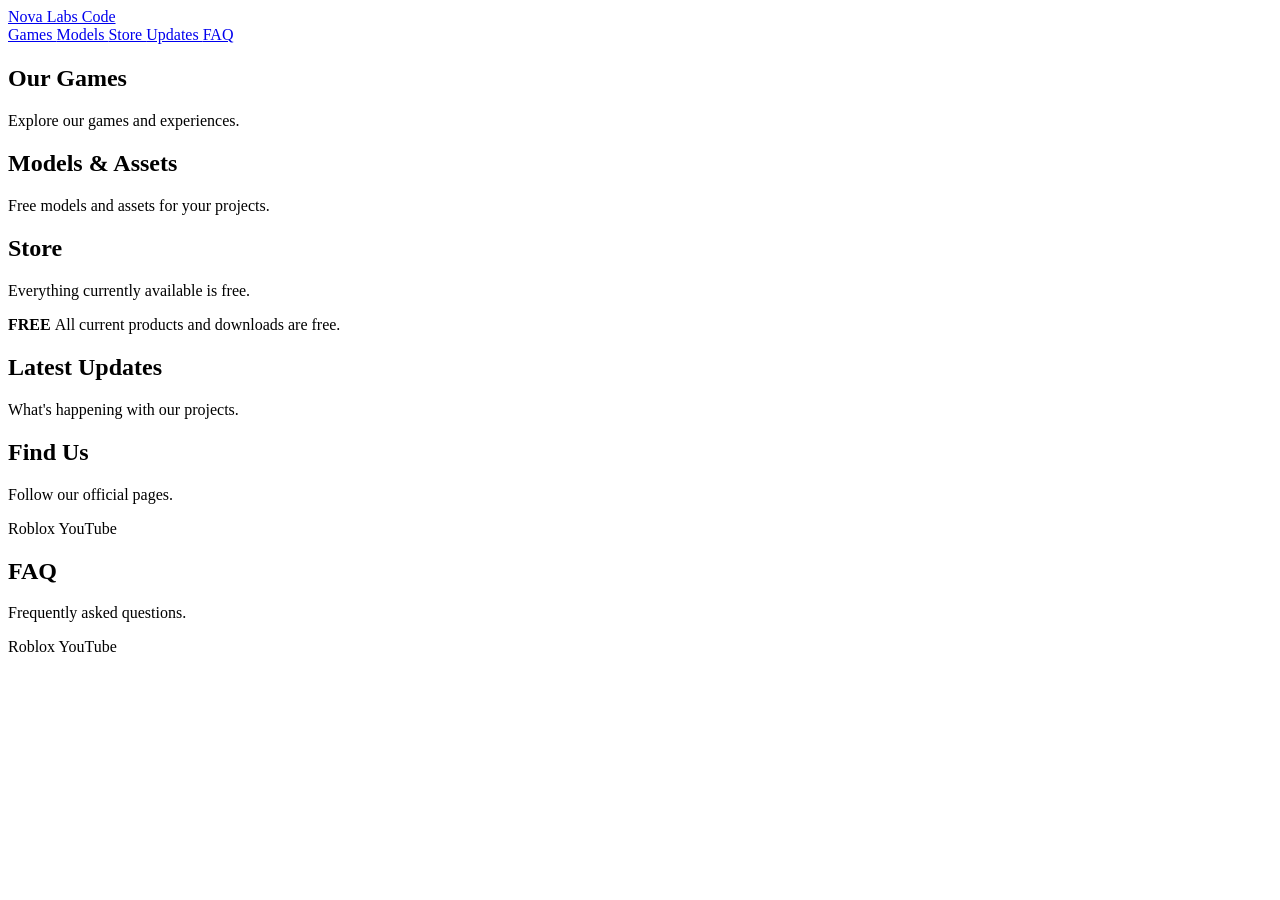
==== home/index.html @ 68ebe6ff "Add initial HTML structure for home page" ====
<!DOCTYPE html>
<html lang="en">

<head>
    <meta charset="UTF-8">

    <meta
        name="viewport"
        content="width=device-width, initial-scale=1.0"
    >

    <title>Loading...</title>

    <link
        rel="stylesheet"
        href="style.css"
    >
</head>

<body>

    <nav>

        <a
            href="#"
            class="logo"
            id="navLogo"
        >
            Nova Labs Code
        </a>

        <div class="nav-links">

            <a href="#games">
                Games
            </a>

            <a href="#models">
                Models
            </a>

            <a href="#store">
                Store
            </a>

            <a href="#updates">
                Updates
            </a>

            <a href="#faq">
                FAQ
            </a>

        </div>

    </nav>


    <header
        class="hero"
        id="hero"
    >

        <div class="hero-content">

            <div
                class="eyebrow"
                id="heroEyebrow"
            ></div>

            <h1 id="heroTitle"></h1>

            <p id="heroDescription"></p>

            <div class="buttons">

                <a
                    id="heroPrimary"
                    class="button primary"
                ></a>

                <a
                    id="heroSecondary"
                    class="button secondary"
                ></a>

            </div>

        </div>

    </header>


    <section
        id="games"
        class="games"
    >

        <h2 class="section-title">
            Our Games
        </h2>

        <p class="section-subtitle">
            Explore our games and experiences.
        </p>

        <div
            id="gamesGrid"
            class="games-grid"
        ></div>

    </section>


    <section
        id="models"
        class="models"
    >

        <h2 class="section-title">
            Models & Assets
        </h2>

        <p class="section-subtitle">
            Free models and assets for your projects.
        </p>

        <div
            id="modelsGrid"
            class="models-grid"
        ></div>

    </section>


    <section
        id="store"
        class="store"
    >

        <h2 class="section-title">
            Store
        </h2>

        <p class="section-subtitle">
            Everything currently available is free.
        </p>

        <div class="free-notice">

            <strong>
                FREE
            </strong>

            <span>
                All current products and downloads are free.
            </span>

        </div>

        <div
            id="storeGrid"
            class="store-grid"
        ></div>

    </section>


    <section
        id="updates"
        class="updates"
    >

        <h2 class="section-title">
            Latest Updates
        </h2>

        <p class="section-subtitle">
            What's happening with our projects.
        </p>

        <div
            id="updatesContainer"
        ></div>

    </section>


    <section
        class="platform-section"
    >

        <h2 class="section-title">
            Find Us
        </h2>

        <p class="section-subtitle">
            Follow our official pages.
        </p>

        <div class="platform-list">

            <a
                id="robloxLink"
                class="platform-large"
                target="_blank"
                rel="noopener"
            >
                Roblox
            </a>

            <a
                id="youtubeLink"
                class="platform-large"
                target="_blank"
                rel="noopener"
            >
                YouTube
            </a>

        </div>

    </section>


    <section id="faq">

        <h2 class="section-title">
            FAQ
        </h2>

        <p class="section-subtitle">
            Frequently asked questions.
        </p>

        <div
            id="faqContainer"
            class="faq"
        ></div>

    </section>


    <footer>

        <div id="copyright"></div>

        <div class="footer-links">

            <a
                id="footerRoblox"
                target="_blank"
                rel="noopener"
            >
                Roblox
            </a>

            <a
                id="footerYoutube"
                target="_blank"
                rel="noopener"
            >
                YouTube
            </a>

        </div>

    </footer>


    <script src="script.js"></script>

</body>

</html>
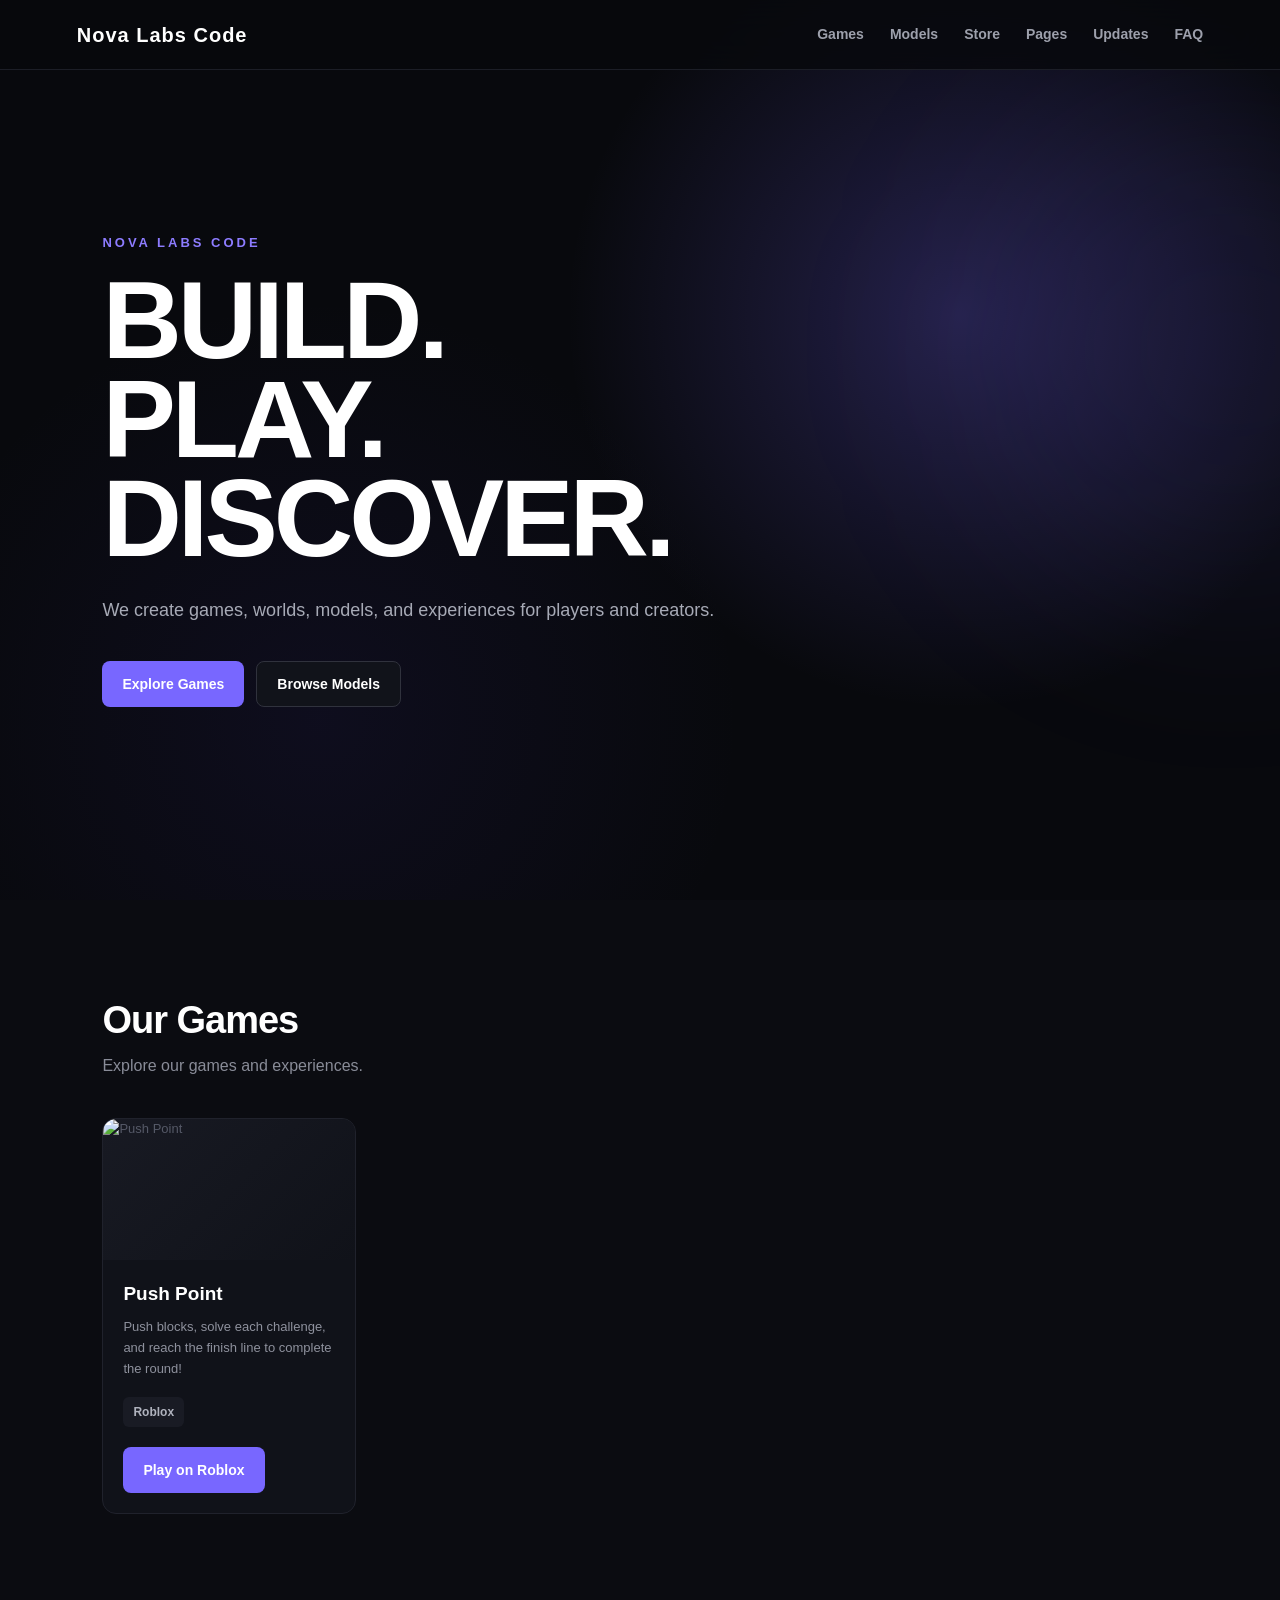
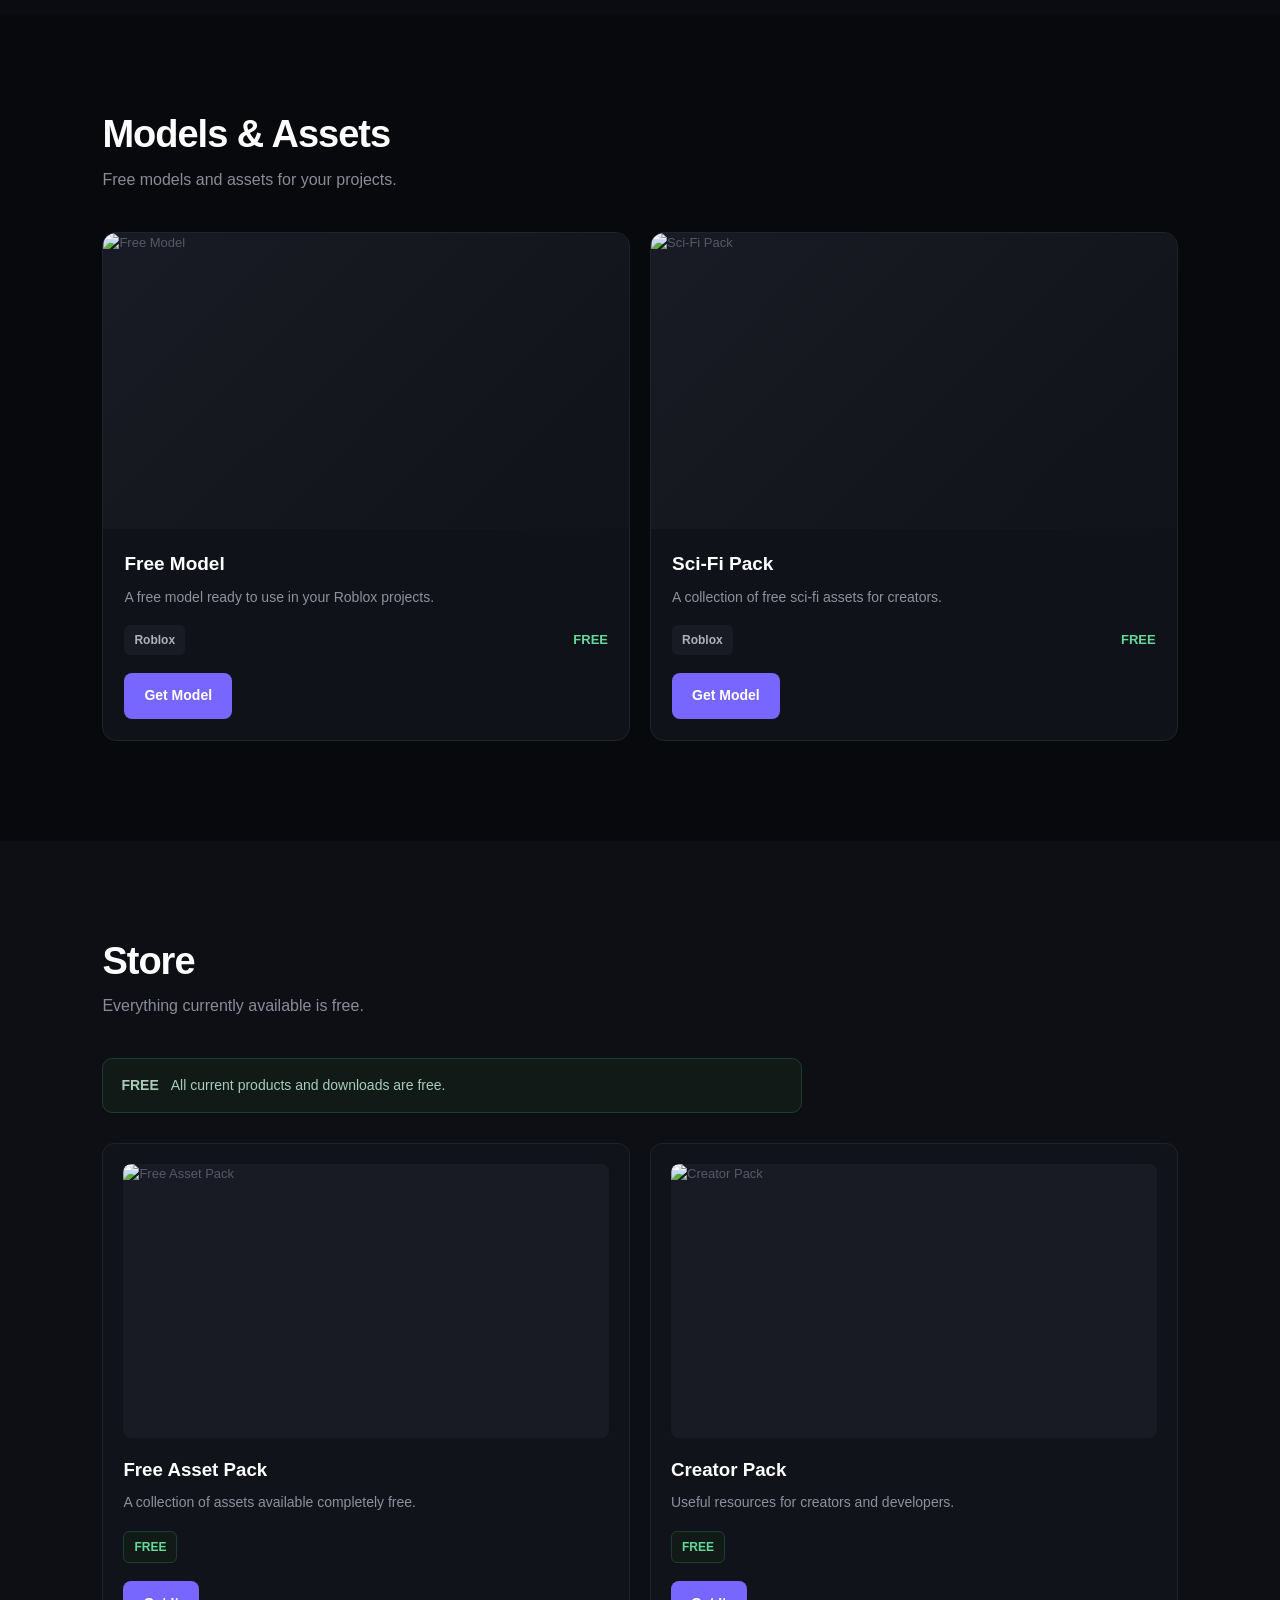
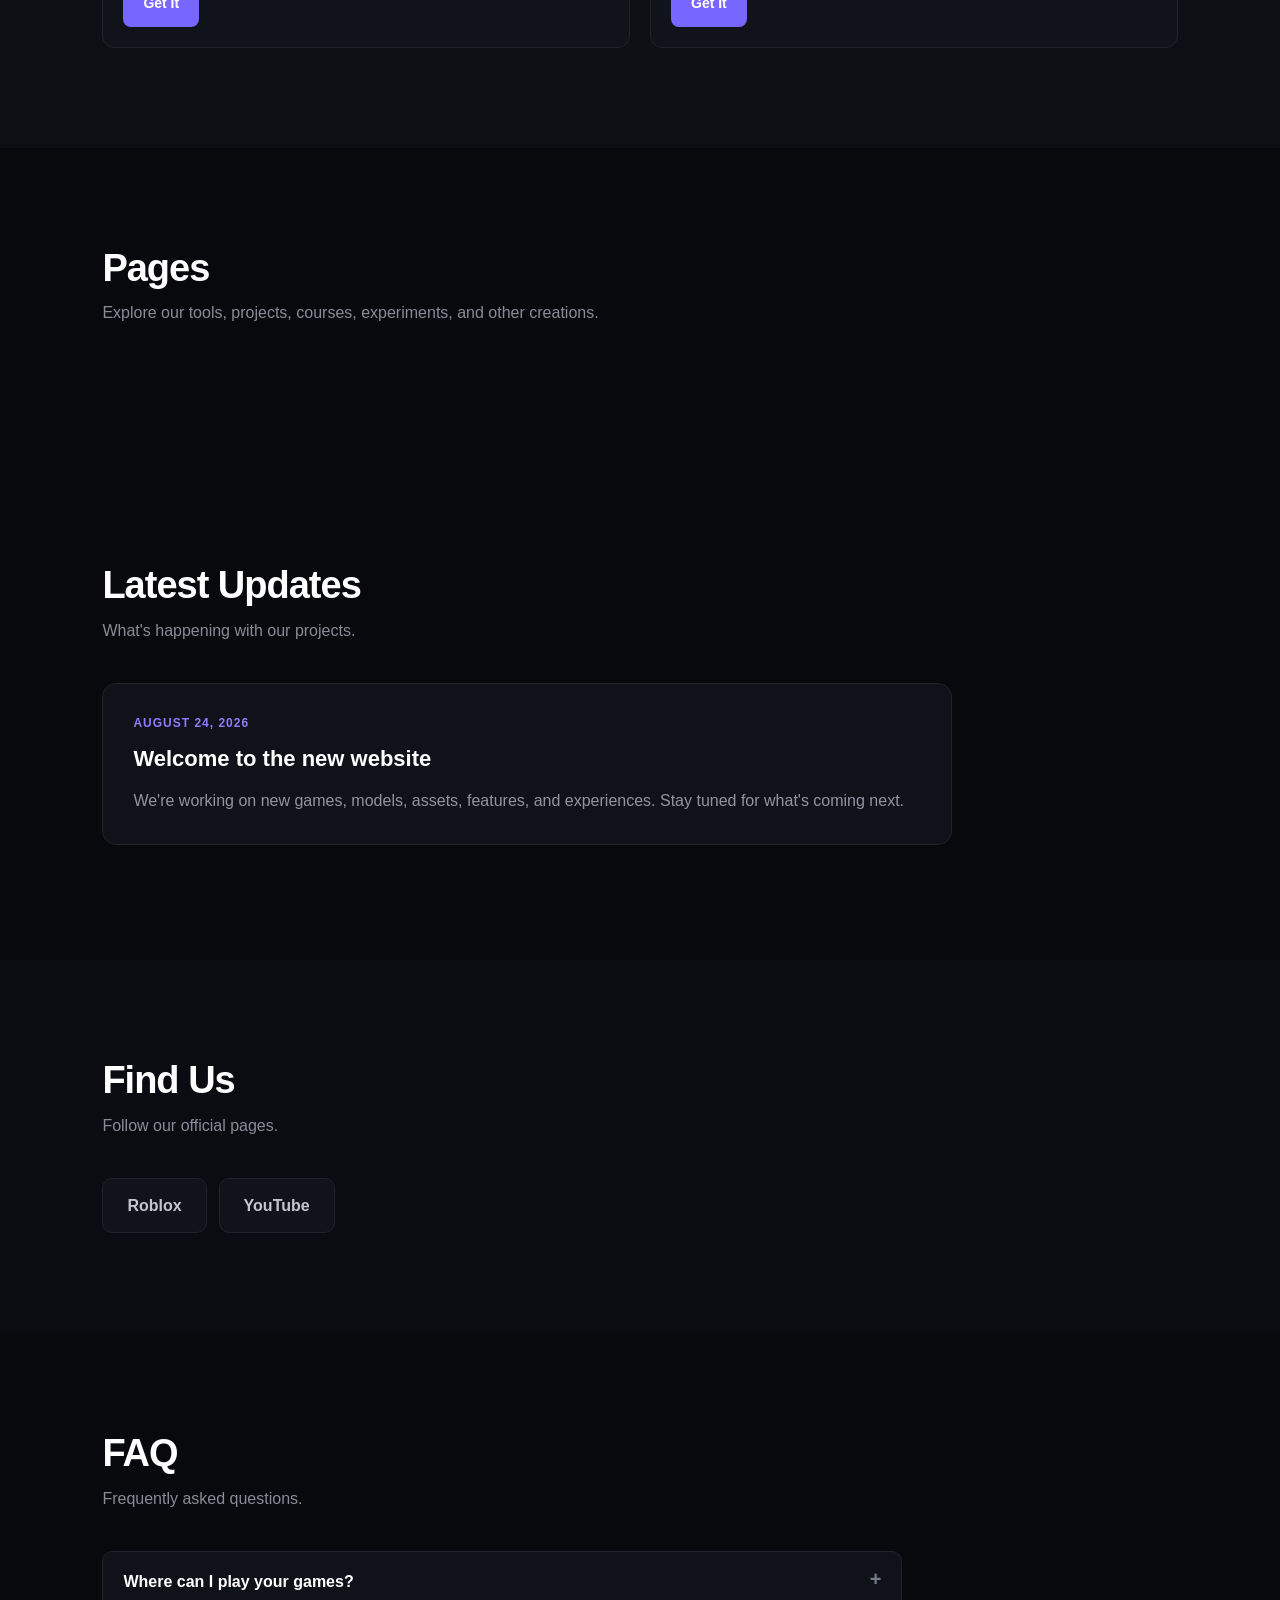
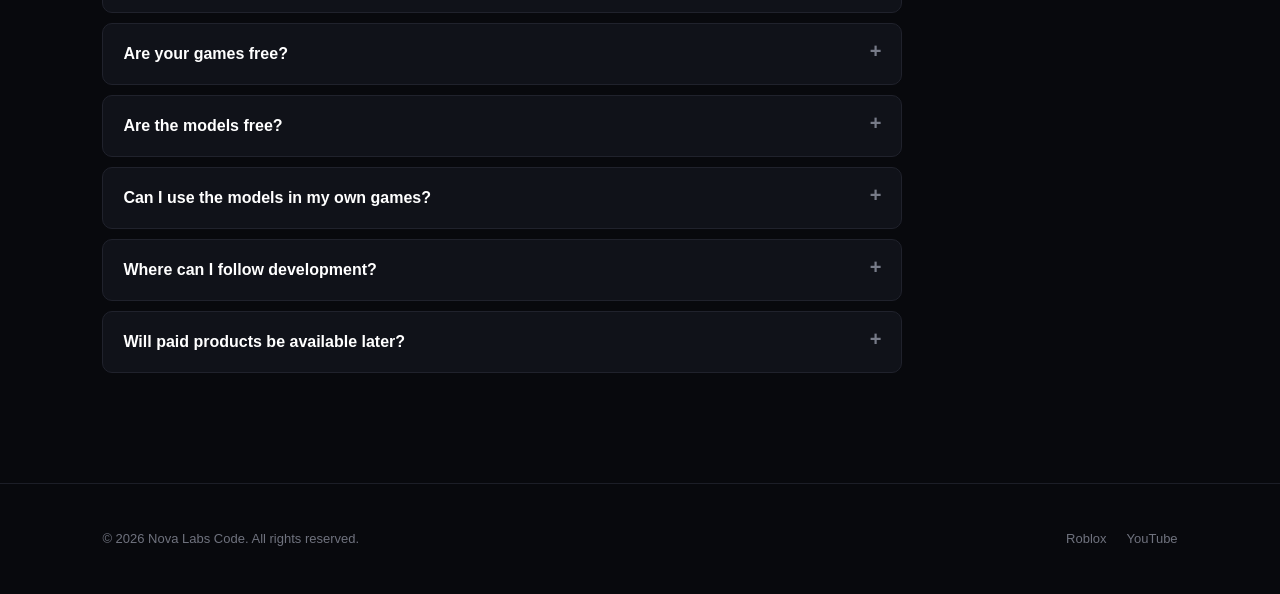
==== commit 60652430: "Update index.html" ====
--- a/home/index.html
+++ b/home/index.html
@@ -18,6 +18,10 @@
 </head>
 
 <body>
+
+    <!-- ==================================================
+         NAVIGATION
+    ================================================== -->
 
     <nav>
 
@@ -43,6 +47,10 @@
                 Store
             </a>
 
+            <a href="#pages">
+                Pages
+            </a>
+
             <a href="#updates">
                 Updates
             </a>
@@ -55,6 +63,10 @@
 
     </nav>
 
+
+    <!-- ==================================================
+         HERO
+    ================================================== -->
 
     <header
         class="hero"
@@ -91,6 +103,10 @@
     </header>
 
 
+    <!-- ==================================================
+         GAMES
+    ================================================== -->
+
     <section
         id="games"
         class="games"
@@ -112,6 +128,10 @@
     </section>
 
 
+    <!-- ==================================================
+         MODELS
+    ================================================== -->
+
     <section
         id="models"
         class="models"
@@ -132,6 +152,10 @@
 
     </section>
 
+
+    <!-- ==================================================
+         STORE
+    ================================================== -->
 
     <section
         id="store"
@@ -166,6 +190,35 @@
     </section>
 
 
+    <!-- ==================================================
+         PAGES
+    ================================================== -->
+
+    <section
+        id="pages"
+        class="pages"
+    >
+
+        <h2 class="section-title">
+            Pages
+        </h2>
+
+        <p class="section-subtitle">
+            Explore our tools, projects, courses,
+            experiments, and other creations.
+        </p>
+
+        <div
+            id="pagesContainer"
+        ></div>
+
+    </section>
+
+
+    <!-- ==================================================
+         UPDATES
+    ================================================== -->
+
     <section
         id="updates"
         class="updates"
@@ -185,6 +238,10 @@
 
     </section>
 
+
+    <!-- ==================================================
+         PLATFORMS
+    ================================================== -->
 
     <section
         class="platform-section"
@@ -223,6 +280,10 @@
     </section>
 
 
+    <!-- ==================================================
+         FAQ
+    ================================================== -->
+
     <section id="faq">
 
         <h2 class="section-title">
@@ -240,6 +301,10 @@
 
     </section>
 
+
+    <!-- ==================================================
+         FOOTER
+    ================================================== -->
 
     <footer>
 
@@ -272,4 +337,4 @@
 
 </body>
 
-</html>
+</html>
--- a/home/style.css
+++ b/home/style.css
@@ -0,0 +1,1043 @@
+/* ==================================================
+   GLOBAL
+================================================== */
+
+* {
+    box-sizing: border-box;
+    margin: 0;
+    padding: 0;
+}
+
+html {
+    scroll-behavior: smooth;
+}
+
+body {
+    font-family: Inter, Arial, Helvetica, sans-serif;
+    background: #08090d;
+    color: #ffffff;
+    line-height: 1.5;
+}
+
+a {
+    color: inherit;
+    text-decoration: none;
+}
+
+img {
+    max-width: 100%;
+    display: block;
+}
+
+
+/* ==================================================
+   NAVIGATION
+================================================== */
+
+nav {
+    position: fixed;
+    top: 0;
+    left: 0;
+
+    width: 100%;
+    height: 70px;
+
+    display: flex;
+    align-items: center;
+    justify-content: space-between;
+
+    padding: 0 6%;
+
+    background: rgba(8, 9, 13, 0.82);
+
+    backdrop-filter: blur(18px);
+    -webkit-backdrop-filter: blur(18px);
+
+    border-bottom: 1px solid #1c1e27;
+
+    z-index: 1000;
+}
+
+.logo {
+    font-size: 20px;
+    font-weight: 900;
+    letter-spacing: 1px;
+    white-space: nowrap;
+}
+
+.nav-links {
+    display: flex;
+    align-items: center;
+    gap: 26px;
+}
+
+.nav-links a {
+    color: #9da0ac;
+    font-size: 14px;
+    font-weight: 600;
+
+    transition:
+        color 0.2s ease,
+        transform 0.2s ease;
+}
+
+.nav-links a:hover {
+    color: #ffffff;
+    transform: translateY(-1px);
+}
+
+
+/* ==================================================
+   HERO
+================================================== */
+
+.hero {
+    min-height: 100vh;
+
+    position: relative;
+
+    display: flex;
+    align-items: center;
+
+    padding: 130px 8% 90px;
+
+    overflow: hidden;
+
+    background:
+        radial-gradient(
+            circle at 75% 35%,
+            rgba(120, 103, 255, 0.25),
+            transparent 35%
+        ),
+        radial-gradient(
+            circle at 25% 80%,
+            rgba(60, 45, 150, 0.12),
+            transparent 35%
+        ),
+        #08090d;
+}
+
+.hero::before {
+    content: "";
+
+    position: absolute;
+
+    width: 500px;
+    height: 500px;
+
+    right: -200px;
+    top: 100px;
+
+    background: rgba(120, 103, 255, 0.08);
+
+    filter: blur(100px);
+
+    border-radius: 50%;
+
+    pointer-events: none;
+}
+
+.hero-content {
+    position: relative;
+    z-index: 2;
+
+    max-width: 760px;
+}
+
+.eyebrow {
+    color: #8d7cff;
+
+    font-size: 13px;
+    font-weight: 800;
+
+    letter-spacing: 3px;
+
+    margin-bottom: 18px;
+
+    text-transform: uppercase;
+}
+
+.hero h1 {
+    font-size: clamp(54px, 9vw, 110px);
+
+    line-height: 0.9;
+
+    letter-spacing: -4px;
+
+    margin-bottom: 28px;
+}
+
+.hero p {
+    color: #a7aab6;
+
+    font-size: 18px;
+
+    line-height: 1.7;
+
+    max-width: 620px;
+
+    margin-bottom: 35px;
+}
+
+
+/* ==================================================
+   BUTTONS
+================================================== */
+
+.buttons {
+    display: flex;
+    gap: 12px;
+    flex-wrap: wrap;
+}
+
+.button {
+    display: inline-flex;
+
+    align-items: center;
+    justify-content: center;
+
+    min-height: 46px;
+
+    padding: 0 20px;
+
+    border-radius: 8px;
+
+    font-size: 14px;
+    font-weight: 800;
+
+    transition:
+        transform 0.2s ease,
+        background 0.2s ease,
+        border-color 0.2s ease;
+}
+
+.button.primary {
+    background: #7867ff;
+    color: #ffffff;
+}
+
+.button.primary:hover {
+    background: #8b7cff;
+    transform: translateY(-2px);
+}
+
+.button.secondary {
+    background: #11131a;
+
+    border: 1px solid #30323d;
+
+    color: #ffffff;
+}
+
+.button.secondary:hover {
+    background: #191b24;
+
+    border-color: #454856;
+
+    transform: translateY(-2px);
+}
+
+
+/* ==================================================
+   GENERAL SECTIONS
+================================================== */
+
+section {
+    padding: 100px 8%;
+}
+
+.section-title {
+    font-size: 38px;
+
+    line-height: 1.1;
+
+    margin-bottom: 12px;
+
+    letter-spacing: -1px;
+}
+
+.section-subtitle {
+    color: #898c98;
+
+    max-width: 650px;
+
+    margin-bottom: 40px;
+}
+
+
+/* ==================================================
+   GAMES
+================================================== */
+
+.games {
+    background: #0b0c11;
+}
+
+.games-grid {
+    display: grid;
+
+    /*
+        Always 6 columns on large screens.
+        Empty spots stay empty instead of
+        stretching the remaining cards.
+    */
+
+    grid-template-columns:
+        repeat(4, minmax(0, 1fr));
+
+    gap: 20px;
+}
+
+.game-card {
+    overflow: hidden;
+
+    background: #101219;
+
+    border: 1px solid #20222c;
+
+    border-radius: 14px;
+
+    transition:
+        transform 0.25s ease,
+        border-color 0.25s ease;
+}
+
+.game-card:hover {
+    transform: translateY(-5px);
+
+    border-color: #3d4050;
+}
+
+
+/* ==================================================
+   ROBLOX GAME THUMBNAIL
+================================================== */
+
+.game-image {
+    width: 100%;
+
+    aspect-ratio: 16 / 9;
+
+    display: flex;
+
+    align-items: center;
+    justify-content: center;
+
+    background:
+        linear-gradient(
+            135deg,
+            #181a23,
+            #101219
+        );
+
+    color: #555967;
+
+    font-size: 13px;
+
+    overflow: hidden;
+}
+
+.game-image img {
+    width: 100%;
+    height: 100%;
+
+    display: block;
+
+    object-fit: cover;
+}
+
+.game-info {
+    padding: 20px;
+}
+
+.game-info h3 {
+    font-size: 19px;
+
+    margin-bottom: 8px;
+}
+
+.game-info p {
+    color: #8e919d;
+
+    font-size: 13px;
+
+    line-height: 1.6;
+
+    margin-bottom: 18px;
+}
+
+.platforms {
+    display: flex;
+
+    gap: 8px;
+
+    flex-wrap: wrap;
+
+    margin-bottom: 20px;
+}
+
+.platform {
+    padding: 6px 10px;
+
+    background: #191b24;
+
+    border-radius: 6px;
+
+    color: #b0b3be;
+
+    font-size: 12px;
+
+    font-weight: 700;
+}
+
+
+/* ==================================================
+   MODELS
+================================================== */
+
+.models {
+    background: #08090d;
+}
+
+.models-grid {
+    display: grid;
+
+    grid-template-columns:
+        repeat(
+            auto-fit,
+            minmax(240px, 1fr)
+        );
+
+    gap: 20px;
+}
+
+.model-card {
+    overflow: hidden;
+
+    background: #101219;
+
+    border: 1px solid #20222c;
+
+    border-radius: 14px;
+
+    transition:
+        transform 0.25s ease,
+        border-color 0.25s ease;
+}
+
+.model-card:hover {
+    transform: translateY(-5px);
+
+    border-color: #3d4050;
+}
+
+
+/* ==================================================
+   MODEL THUMBNAIL
+================================================== */
+
+.model-preview {
+    width: 100%;
+
+    aspect-ratio: 16 / 9;
+
+    display: flex;
+
+    align-items: center;
+    justify-content: center;
+
+    background:
+        linear-gradient(
+            135deg,
+            #191b24,
+            #11131a
+        );
+
+    color: #555967;
+
+    font-size: 13px;
+
+    overflow: hidden;
+}
+
+.model-preview img {
+    width: 100%;
+    height: 100%;
+
+    display: block;
+
+    object-fit: cover;
+}
+
+.model-info {
+    padding: 21px;
+}
+
+.model-info h3 {
+    font-size: 19px;
+
+    margin-bottom: 8px;
+}
+
+.model-info p {
+    color: #8e919d;
+
+    font-size: 14px;
+
+    line-height: 1.6;
+
+    margin-bottom: 16px;
+}
+
+.model-meta {
+    display: flex;
+
+    align-items: center;
+    justify-content: space-between;
+
+    gap: 10px;
+
+    margin-bottom: 18px;
+}
+
+.model-type {
+    padding: 6px 10px;
+
+    background: #191b24;
+
+    border-radius: 6px;
+
+    color: #aeb1bc;
+
+    font-size: 12px;
+
+    font-weight: 700;
+}
+
+.free {
+    color: #63d99b;
+
+    font-size: 13px;
+
+    font-weight: 900;
+}
+
+
+/* ==================================================
+   STORE
+================================================== */
+
+.store {
+    background: #0d0f15;
+}
+
+.free-notice {
+    display: flex;
+
+    align-items: center;
+
+    gap: 12px;
+
+    padding: 16px 18px;
+
+    margin-bottom: 30px;
+
+    max-width: 700px;
+
+    background: #111a16;
+
+    border: 1px solid #1f3d2f;
+
+    border-radius: 10px;
+
+    color: #a8cdb9;
+
+    font-size: 14px;
+}
+
+.store-grid {
+    display: grid;
+
+    grid-template-columns:
+        repeat(
+            auto-fit,
+            minmax(230px, 1fr)
+        );
+
+    gap: 20px;
+}
+
+.store-item {
+    padding: 20px;
+
+    background: #11131a;
+
+    border: 1px solid #20222c;
+
+    border-radius: 12px;
+
+    transition:
+        transform 0.2s ease,
+        border-color 0.2s ease;
+}
+
+.store-item:hover {
+    transform: translateY(-4px);
+
+    border-color: #3d4050;
+}
+
+
+/* ==================================================
+   STORE THUMBNAIL
+================================================== */
+
+.store-image {
+    width: 100%;
+
+    aspect-ratio: 16 / 9;
+
+    display: flex;
+
+    align-items: center;
+    justify-content: center;
+
+    margin-bottom: 18px;
+
+    background: #191b24;
+
+    border-radius: 8px;
+
+    color: #555967;
+
+    font-size: 13px;
+
+    overflow: hidden;
+}
+
+.store-image img {
+    width: 100%;
+    height: 100%;
+
+    display: block;
+
+    object-fit: cover;
+
+    border-radius: 8px;
+}
+
+.store-item h3 {
+    margin-bottom: 8px;
+}
+
+.store-item p {
+    color: #8e919d;
+
+    font-size: 14px;
+
+    margin-bottom: 18px;
+}
+
+.store-status {
+    display: inline-block;
+
+    padding: 6px 10px;
+
+    background: #111a16;
+
+    border: 1px solid #1f3d2f;
+
+    color: #63d99b;
+
+    border-radius: 6px;
+
+    font-size: 12px;
+
+    font-weight: 800;
+
+    margin-bottom: 18px;
+}
+
+
+/* ==================================================
+   UPDATES
+================================================== */
+
+.updates {
+    background: #08090d;
+}
+
+.update-box {
+    max-width: 850px;
+
+    padding: 30px;
+
+    background: #101219;
+
+    border: 1px solid #20222c;
+
+    border-radius: 14px;
+
+    margin-bottom: 15px;
+}
+
+.update-date {
+    color: #8d7cff;
+
+    font-size: 12px;
+
+    font-weight: 800;
+
+    letter-spacing: 1px;
+
+    margin-bottom: 10px;
+}
+
+.update-box h3 {
+    font-size: 22px;
+
+    margin-bottom: 12px;
+}
+
+.update-box p {
+    color: #9295a1;
+
+    line-height: 1.7;
+}
+
+
+/* ==================================================
+   PLATFORMS
+================================================== */
+
+.platform-section {
+    background: #0b0c11;
+}
+
+.platform-list {
+    display: flex;
+
+    flex-wrap: wrap;
+
+    gap: 12px;
+}
+
+.platform-large {
+    display: inline-flex;
+
+    align-items: center;
+
+    min-height: 55px;
+
+    padding: 0 24px;
+
+    background: #11131a;
+
+    border: 1px solid #20222c;
+
+    border-radius: 10px;
+
+    color: #c4c6cf;
+
+    font-weight: 800;
+
+    transition:
+        transform 0.2s ease,
+        border-color 0.2s ease,
+        color 0.2s ease;
+}
+
+.platform-large:hover {
+    transform: translateY(-2px);
+
+    border-color: #7867ff;
+
+    color: #ffffff;
+}
+
+
+/* ==================================================
+   FAQ
+================================================== */
+
+.faq {
+    max-width: 800px;
+}
+
+details {
+    background: #101219;
+
+    border: 1px solid #20222c;
+
+    border-radius: 10px;
+
+    margin-bottom: 10px;
+
+    padding: 18px 20px;
+
+    transition:
+        border-color 0.2s ease;
+}
+
+details:hover {
+    border-color: #303340;
+}
+
+summary {
+    cursor: pointer;
+
+    font-weight: 700;
+
+    list-style: none;
+}
+
+summary::-webkit-details-marker {
+    display: none;
+}
+
+summary::after {
+    content: "+";
+
+    float: right;
+
+    color: #777b88;
+
+    font-size: 20px;
+
+    line-height: 18px;
+}
+
+details[open] summary::after {
+    content: "−";
+}
+
+details p {
+    color: #9295a1;
+
+    line-height: 1.7;
+
+    padding-top: 15px;
+}
+
+
+/* ==================================================
+   FOOTER
+================================================== */
+
+footer {
+    display: flex;
+
+    justify-content: space-between;
+    align-items: center;
+
+    gap: 20px;
+
+    flex-wrap: wrap;
+
+    padding: 45px 8%;
+
+    border-top: 1px solid #1c1e27;
+
+    color: #6f727e;
+
+    font-size: 13px;
+}
+
+.footer-links {
+    display: flex;
+
+    gap: 20px;
+
+    flex-wrap: wrap;
+}
+
+.footer-links a {
+    transition:
+        color 0.2s ease;
+}
+
+.footer-links a:hover {
+    color: #ffffff;
+}
+
+
+/* ==================================================
+   LOADING
+================================================== */
+
+body.loading {
+    overflow: hidden;
+}
+
+.loading-screen {
+    position: fixed;
+
+    inset: 0;
+
+    display: flex;
+
+    align-items: center;
+    justify-content: center;
+
+    background: #08090d;
+
+    z-index: 9999;
+}
+
+
+/* ==================================================
+   LARGE TABLETS
+================================================== */
+
+@media (max-width: 1200px) {
+
+    .games-grid {
+        grid-template-columns:
+            repeat(4, minmax(0, 1fr));
+    }
+}
+
+
+/* ==================================================
+   TABLETS
+================================================== */
+
+@media (max-width: 800px) {
+
+    .games-grid {
+        grid-template-columns:
+            repeat(2, minmax(0, 1fr));
+    }
+
+    nav {
+        padding: 0 5%;
+    }
+
+    .nav-links {
+        gap: 16px;
+    }
+
+    section {
+        padding: 80px 6%;
+    }
+
+    .hero {
+        padding: 120px 6% 80px;
+    }
+
+    .hero h1 {
+        font-size: 64px;
+
+        letter-spacing: -3px;
+    }
+
+    .hero p {
+        font-size: 16px;
+    }
+
+    .section-title {
+        font-size: 34px;
+    }
+}
+
+
+/* ==================================================
+   MOBILE
+================================================== */
+
+@media (max-width: 600px) {
+
+    nav {
+        height: 62px;
+    }
+
+    .nav-links {
+        display: none;
+    }
+
+    .hero {
+        min-height: 90vh;
+
+        padding:
+            110px 6% 70px;
+    }
+
+    .hero h1 {
+        font-size: 56px;
+
+        letter-spacing: -2px;
+    }
+
+    .hero p {
+        font-size: 16px;
+    }
+
+    .section-title {
+        font-size: 32px;
+    }
+
+    .games-grid {
+        grid-template-columns: 1fr;
+    }
+
+    .models-grid {
+        grid-template-columns: 1fr;
+    }
+
+    .store-grid {
+        grid-template-columns: 1fr;
+    }
+
+    .buttons {
+        width: 100%;
+    }
+
+    .button {
+        width: 100%;
+    }
+
+    .platform-large {
+        width: 100%;
+
+        justify-content: center;
+    }
+
+    footer {
+        align-items: flex-start;
+
+        flex-direction: column;
+    }
+}
+
+
+/* ==================================================
+   SMALL PHONES
+================================================== */
+
+@media (max-width: 420px) {
+
+    .hero h1 {
+        font-size: 48px;
+    }
+
+    .hero p {
+        font-size: 15px;
+    }
+
+    section {
+        padding:
+            70px 5%;
+    }
+
+    .game-info {
+        padding: 18px;
+    }
+
+    .model-info {
+        padding: 18px;
+    }
+
+    .store-item {
+        padding: 18px;
+    }
+}
